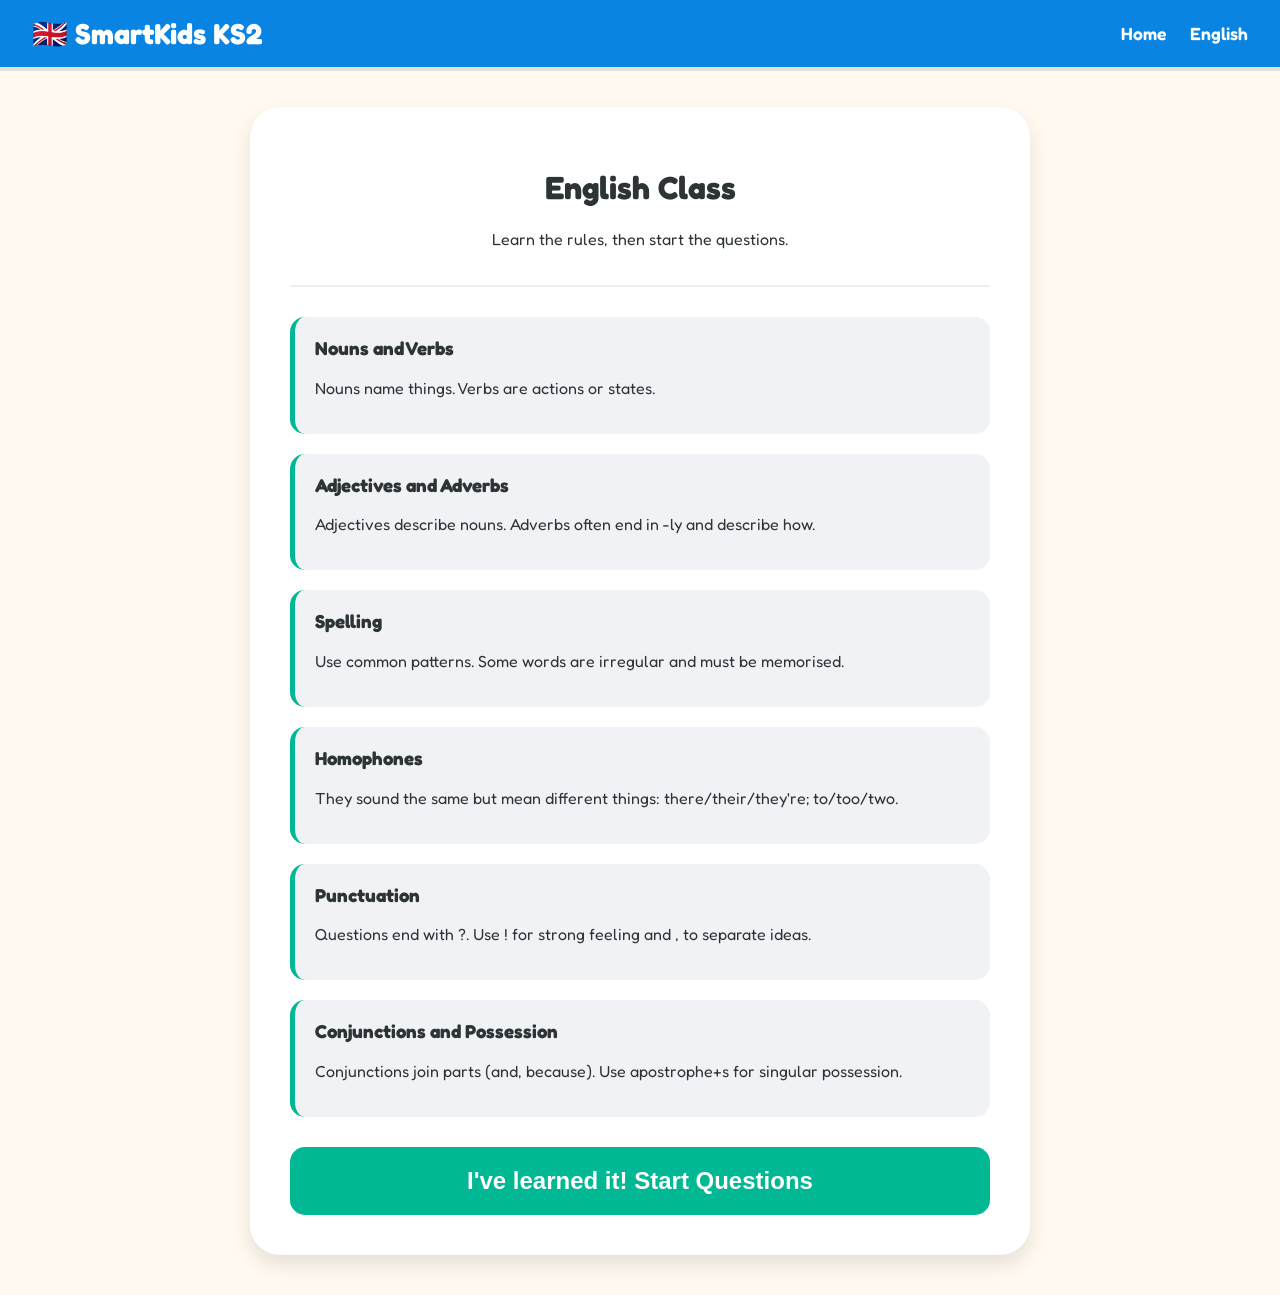
==== english.html @ 9d1cb2d1 "Initial commit: KS2 classes and quizzes" ====
<!DOCTYPE html>
<html lang="en">
<head>
    <meta charset="UTF-8">
    <title>English Practice - KS2</title>
    <link rel="stylesheet" href="styles.css">
    <link href="https://fonts.googleapis.com/css2?family=Fredoka:wght@400;600&display=swap" rel="stylesheet">
</head>
<body class="english-theme">
    <header>
        <div class="logo">🇬🇧 SmartKids KS2</div>
        <nav>
            <a href="index.html">Home</a>
            <a href="english.html" class="active">English</a>
        </nav>
    </header>

    <main>
        <div id="learn-section" class="lesson-card">
            <div class="lesson-header">
                <h1>English Class</h1>
                <p>Learn the rules, then start the questions.</p>
            </div>
            <div class="lesson-content">
                <div class="fact-box">
                    <h3>Nouns and Verbs</h3>
                    <p>Nouns name things. Verbs are actions or states.</p>
                </div>
                <div class="fact-box">
                    <h3>Adjectives and Adverbs</h3>
                    <p>Adjectives describe nouns. Adverbs often end in -ly and describe how.</p>
                </div>
                <div class="fact-box">
                    <h3>Spelling</h3>
                    <p>Use common patterns. Some words are irregular and must be memorised.</p>
                </div>
                <div class="fact-box">
                    <h3>Homophones</h3>
                    <p>They sound the same but mean different things: there/their/they're; to/too/two.</p>
                </div>
                <div class="fact-box">
                    <h3>Punctuation</h3>
                    <p>Questions end with ?. Use ! for strong feeling and , to separate ideas.</p>
                </div>
                <div class="fact-box">
                    <h3>Conjunctions and Possession</h3>
                    <p>Conjunctions join parts (and, because). Use apostrophe+s for singular possession.</p>
                </div>
            </div>
            <button class="start-quiz-btn" onclick="startQuiz()">I've learned it! Start Questions</button>
        </div>

        <div id="quiz-section" class="game-area" style="display:none;">
            <div class="score-board">
                <span>Score: <span id="scoreDisplay">0</span></span>
                <span>Grammar & Spelling</span>
            </div>

            <div id="gameContent">
                <div id="tipBox" class="tip-box"></div>
                <h2 id="question" style="font-size: 2rem;">Loading...</h2>
                <div id="options" class="options-grid">
                    <!-- Buttons will appear here -->
                </div>
            </div>

            <div id="feedback" class="feedback"></div>
            
            <p style="margin-top:30px; font-size: 0.9rem; color: #888;">
                Aligned to UK National Curriculum (KS2)
            </p>
        </div>
    </main>

    <script>
        let currentScore = parseInt(localStorage.getItem('englishScore')) || 0;
        let currentQuestion = {};

        // Question Bank (KS2: Nouns, Verbs, Adjectives, Homophones, Spelling)
        const questions = [
            { q: "Which word is a NOUN?", tip: "A noun names a person, place or thing.", options: ["Run", "Happy", "Apple", "Quickly"], a: "Apple" },
            { q: "Which word is a VERB?", tip: "A verb is an action or being word.", options: ["Table", "Jump", "Blue", "Slowly"], a: "Jump" },
            { q: "Which word is an ADJECTIVE?", tip: "An adjective describes a noun.", options: ["Cat", "Sing", "Beautiful", "Tomorrow"], a: "Beautiful" },
            { q: "Choose the correct spelling:", tip: "Sound out the word and check common spelling patterns.", options: ["Becus", "Because", "Becuase", "Beacuse"], a: "Because" },
            { q: "Choose the correct spelling:", tip: "Double consonants are common after short vowels.", options: ["Necessary", "Neccessary", "Necesary", "Nesessary"], a: "Necessary" },
            { q: "Complete the sentence: <br> 'The cat sat on ___ mat.'", tip: "Use 'their' for possession; 'there' for place; 'they're' = they are.", options: ["their", "there", "they're", "their's"], a: "their" },
            { q: "Which is the plural of 'Child'?", tip: "Some plurals are irregular.", options: ["Childs", "Children", "Childrens", "Childes"], a: "Children" },
            { q: "Find the ADVERB:", tip: "An adverb often ends in -ly and describes how.", options: ["Loudly", "Loud", "Noise", "Shout"], a: "Loudly" },
            { q: "Which is a proper noun?", tip: "Proper nouns begin with a capital letter.", options: ["city", "london", "London", "town"], a: "London" },
            { q: "Past tense of 'Go':", tip: "Some verbs have irregular past tense forms.", options: ["Goed", "Gone", "Went", "Going"], a: "Went" },
            { q: "Choose the correct homophone: <br> 'We went ___ the park.'", tip: "'to' shows direction, 'too' means also, 'two' is the number.", options: ["to", "too", "two", "toe"], a: "to" },
            { q: "Choose the correct homophone: <br> 'That is ___ book.'", tip: "Use 'their' for possession.", options: ["their", "there", "they're", "theirs'"], a: "their" },
            { q: "Which needs a capital letter?", tip: "Days, places and names need capitals.", options: ["monday", "river thames", "london", "cat"], a: "london" },
            { q: "Which sentence is a QUESTION?", tip: "Questions usually end with a question mark.", options: ["The dog barked.", "Is it raining?", "I like cake.", "We played football."], a: "Is it raining?" },
            { q: "Pick the correct punctuation: <br> 'Stop ___' said Mum.", tip: "Exclamation marks show strong feeling.", options: [",", ".", "!", "?"], a: "!" },
            { q: "Which is a conjunction?", tip: "Conjunctions join words or clauses.", options: ["and", "happy", "quickly", "table"], a: "and" },
            { q: "Which shows possession correctly?", tip: "Use apostrophe + s for singular possession.", options: ["the dogs tail", "the dog's tail", "the dogs' tail", "the dog tail"], a: "the dog's tail" },
            { q: "Which word is a synonym of 'big'?", tip: "A synonym means the same or similar.", options: ["tiny", "large", "small", "little"], a: "large" },
            { q: "Which word is an antonym of 'hot'?", tip: "An antonym is an opposite.", options: ["warm", "spicy", "cold", "boiling"], a: "cold" },
            { q: "Past tense of 'See':", tip: "Think of common irregular pairs: go/went, see/saw.", options: ["Sees", "Seeing", "Saw", "Seen"], a: "Saw" },
            { q: "Which completes the sentence? <br> 'She ran ____ she was late.'", tip: "Conjunctions like 'because' give a reason.", options: ["because", "blue", "careful", "over"], a: "because" },
            { q: "Which sentence uses 'they're' correctly?", tip: "'they're' = 'they are'; 'their' shows possession; 'there' is place.", options: ["They're my friends.", "Their going home.", "There happy today.", "They're car is red."], a: "They're my friends." },
            { q: "Pick the correct spelling:", tip: "Use known spellings of months.", options: ["Febuary", "Febrary", "February", "Feburary"], a: "February" },
            { q: "Which is a fronted adverbial?", tip: "Fronted adverbials go at the start and are followed by a comma.", options: ["Quickly", "He ran quickly.", "After lunch, we went outside.", "Lunch"], a: "After lunch, we went outside." }
        ];

        updateScoreUI();

        function startQuiz() {
            const learn = document.getElementById('learn-section');
            const quiz = document.getElementById('quiz-section');
            if (learn) learn.style.display = 'none';
            if (quiz) quiz.style.display = 'block';
            generateQuestion();
        }

        function generateQuestion() {
            // Pick random question
            const index = Math.floor(Math.random() * questions.length);
            currentQuestion = questions[index];

            document.getElementById('question').innerHTML = currentQuestion.q;
            document.getElementById('tipBox').innerText = currentQuestion.tip || "Read carefully and think about the grammar rule.";
            
            const optionsDiv = document.getElementById('options');
            optionsDiv.innerHTML = "";

            // Shuffle options logic (optional, but keeping simple for now)
            // We just render them as is for simplicity, or could shuffle if needed.
            // Let's simple shuffle to make it replayable.
            let opts = [...currentQuestion.options];
            opts.sort(() => Math.random() - 0.5);

            opts.forEach(opt => {
                const btn = document.createElement('button');
                btn.className = 'option-btn';
                btn.innerText = opt;
                btn.onclick = () => checkAnswer(opt);
                optionsDiv.appendChild(btn);
            });
        }

        function checkAnswer(selected) {
            const feedback = document.getElementById('feedback');

            if (selected === currentQuestion.a) {
                currentScore += 10;
                feedback.innerText = "Correct! 🌟";
                feedback.className = "feedback correct";
                checkAwards(currentScore);
            } else {
                currentScore = Math.max(0, currentScore - 5);
                feedback.innerText = `Oops! The answer was: ${currentQuestion.a}`;
                feedback.className = "feedback wrong";
            }

            const qKey = 'englishQuestions';
            let qCount = parseInt(localStorage.getItem(qKey) || 0);
            qCount += 1;
            localStorage.setItem(qKey, qCount);
            if (qCount % 15 === 0) {
                alert(`🎖️ English Milestone: ${qCount} questions completed!`);
            }

            localStorage.setItem('englishScore', currentScore);
            updateScoreUI();
            reportProgress();
            
            // Disable buttons temporarily
            const btns = document.querySelectorAll('.option-btn');
            btns.forEach(b => b.disabled = true);

            setTimeout(() => {
                feedback.innerText = "";
                generateQuestion();
            }, 2000);
        }

        function updateScoreUI() {
            document.getElementById('scoreDisplay').innerText = currentScore;
        }

        function checkAwards(score) {
            if (score === 50) alert("🏆 New Award: Bronze Bookworm!");
            if (score === 100) alert("🏆 New Award: Silver Storyteller!");
            if (score === 200) alert("🏆 New Award: Gold Grammarian!");
        }

        async function reportProgress() {
            const sid = localStorage.getItem('studentId');
            if (!sid) return;
            const questionsCount = parseInt(localStorage.getItem('englishQuestions') || 0);
            try {
                await fetch('/api/progress', {
                    method: 'POST',
                    headers: {'Content-Type':'application/json'},
                    body: JSON.stringify({studentId: sid, subject: 'english', scoreTotal: currentScore, questionsCount})
                });
            } catch (e) {}
        }
    </script>
</body>
</html>
---- styles.css ----
:root {
    --bg-color: #FFF9F0;
    --text-color: #2D3436;
    --header-bg: #0984e3;      /* Royal Blue */
    --maths-color: #d63031;    /* Red */
    --english-color: #fdcb6e;  /* Yellow */
    --science-color: #00b894;  /* Green */
}

body {
    font-family: 'Fredoka', sans-serif;
    background-color: var(--bg-color);
    color: var(--text-color);
    margin: 0;
    padding: 0;
}

header {
    background-color: var(--header-bg);
    padding: 1rem 2rem;
    display: flex;
    justify-content: space-between;
    align-items: center;
    color: white;
    box-shadow: 0 4px 0 rgba(0,0,0,0.1);
}

.logo { font-size: 1.8rem; font-weight: bold; }

nav a {
    color: white;
    text-decoration: none;
    margin-left: 20px;
    font-weight: 600;
    font-size: 1.1rem;
}

main { max-width: 900px; margin: 0 auto; padding: 40px 20px; text-align: center; }

.awards-section {
    background: white;
    padding: 20px;
    border-radius: 20px;
    margin: 20px auto;
    max-width: 600px;
    border: 2px dashed #b2bec3;
}
.trophy-shelf { display: flex; justify-content: center; gap: 20px; min-height: 80px; align-items: center; }
.trophy { font-size: 2.5rem; text-align: center; font-size: 1rem; }

.subject-container { display: flex; justify-content: center; gap: 30px; flex-wrap: wrap; margin-top: 40px; }

.card {
    background: white;
    padding: 30px;
    width: 220px;
    border-radius: 20px;
    box-shadow: 0 5px 15px rgba(0,0,0,0.05);
    transition: transform 0.2s;
    border-bottom: 6px solid #ddd;
    cursor: pointer;
}
.card:hover { transform: translateY(-8px); }
.card.maths { border-color: var(--maths-color); }
.card.english { border-color: var(--english-color); }
.card.science { border-color: var(--science-color); }

.card button {
    margin-top: 15px;
    border: none;
    padding: 10px 20px;
    border-radius: 20px;
    font-weight: bold;
    color: white;
    cursor: pointer;
    width: 100%;
}
.card.maths button { background: var(--maths-color); }
.card.english button { background: var(--english-color); color: #333; }
.card.science button { background: var(--science-color); }

/* Game Area */
.game-area {
    background: white;
    padding: 40px;
    border-radius: 30px;
    max-width: 500px;
    margin: 0 auto;
    border: 4px solid var(--maths-color);
    box-shadow: 0 10px 20px rgba(0,0,0,0.05);
}

.score-board { display: flex; justify-content: space-between; font-weight: bold; margin-bottom: 15px; font-size: 1.2rem; }
#question { font-size: 3rem; margin: 30px 0; }
input { font-size: 2rem; padding: 10px; width: 150px; text-align: center; border-radius: 10px; border: 2px solid #ccc; font-family: inherit; }
.check-btn { width: 100%; padding: 15px; font-size: 1.3rem; background: var(--maths-color); color: white; border: none; border-radius: 15px; margin-top: 20px; cursor: pointer; }
.feedback { font-size: 1.5rem; margin-top: 20px; height: 30px; font-weight: bold; }
.correct { color: #00b894; }
.wrong { color: #d63031; }

/* Multiple Choice Grid */
.options-grid {
    display: grid;
    grid-template-columns: 1fr 1fr;
    gap: 15px;
    margin-top: 20px;
}
.option-btn {
    padding: 20px;
    font-size: 1.2rem;
    border: 3px solid #dfe6e9;
    background: white;
    border-radius: 15px;
    cursor: pointer;
    font-weight: bold;
    color: var(--text-color);
    transition: all 0.2s;
    font-family: inherit;
}
.option-btn:hover {
    background: #f1f2f6;
    border-color: #b2bec3;
    transform: translateY(-3px);
}
.option-btn:active {
    transform: translateY(2px);
}

/* Lesson Layouts */
.lesson-card {
    background: white;
    padding: 40px;
    border-radius: 30px;
    max-width: 700px;
    margin: 0 auto;
    box-shadow: 0 10px 20px rgba(0,0,0,0.1);
    text-align: left;
}

.lesson-header {
    text-align: center;
    margin-bottom: 30px;
    border-bottom: 2px solid #eee;
    padding-bottom: 20px;
}

.fact-box {
    background: #f1f2f6;
    padding: 20px;
    border-radius: 15px;
    margin-bottom: 20px;
    border-left: 5px solid var(--science-color);
}

.fact-box h3 { margin-top: 0; color: #2d3436; }
.highlight { font-weight: bold; padding: 2px 5px; border-radius: 5px; color: white; }
.highlight.red { background: #d63031; }
.highlight.orange { background: #e17055; }

.start-quiz-btn {
    display: block;
    width: 100%;
    padding: 20px;
    font-size: 1.5rem;
    background: var(--science-color);
    color: white;
    border: none;
    border-radius: 15px;
    cursor: pointer;
    font-weight: bold;
    margin-top: 30px;
    transition: transform 0.2s;
}
.start-quiz-btn:hover { transform: scale(1.02); }

/* Featured Lesson on Home */
.featured-section {
    margin: 40px auto;
    max-width: 800px;
    text-align: left;
}
.featured-card {
    background: linear-gradient(135deg, #6c5ce7, #a29bfe);
    color: white;
    padding: 30px;
    border-radius: 25px;
    display: flex;
    align-items: center;
    justify-content: space-between;
    box-shadow: 0 10px 20px rgba(108, 92, 231, 0.3);
    cursor: pointer;
    text-decoration: none;
    transition: transform 0.3s;
}
.featured-card:hover { transform: translateY(-5px); }
.featured-text h2 { margin: 0 0 10px 0; font-size: 2rem; }
.featured-text p { margin: 0; font-size: 1.1rem; opacity: 0.9; }
.featured-icon { font-size: 4rem; }

/* Lesson Images */
.lesson-img {
    width: 100%;
    max-height: 250px;
    object-fit: cover;
    border-radius: 10px;
    margin-top: 15px;
    box-shadow: 0 4px 8px rgba(0,0,0,0.1);
}

.quiz-image {
    max-width: 100%;
    max-height: 250px;
    border-radius: 15px;
    box-shadow: 0 5px 15px rgba(0,0,0,0.15);
    border: 3px solid white;
}

.tip-box {
    background: #e8f5fd;
    border: 2px solid #81d4fa;
    color: #2d3436;
    padding: 14px;
    border-radius: 12px;
    font-size: 1rem;
    margin-bottom: 15px;
}
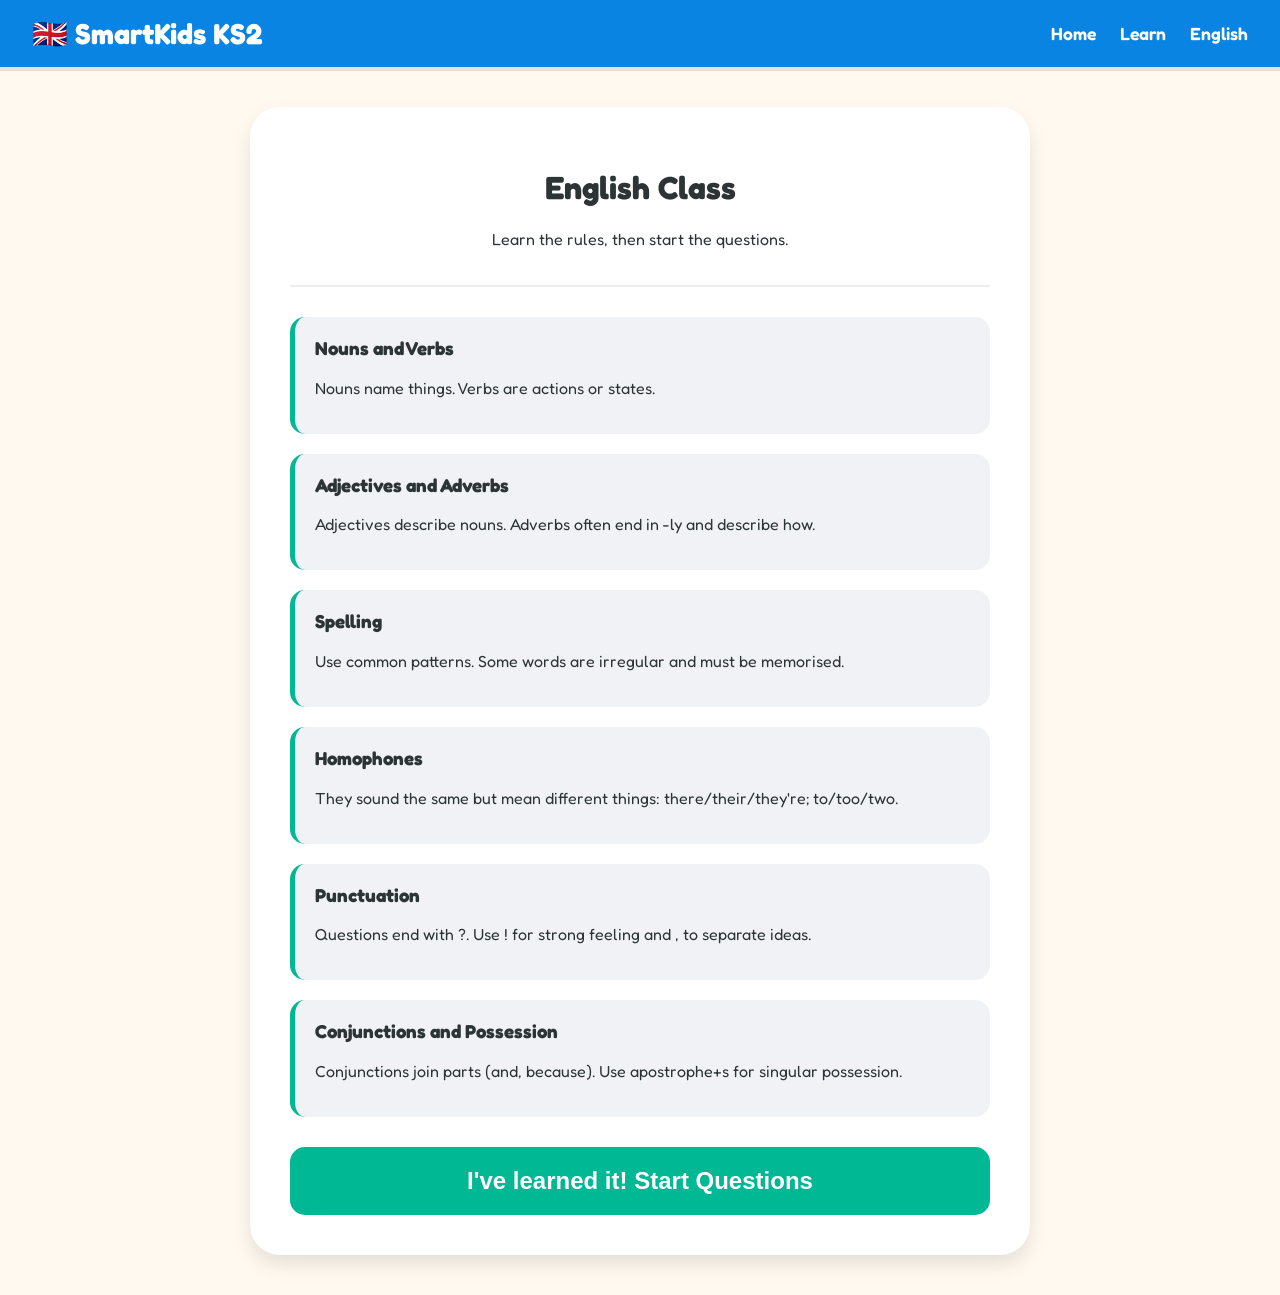
==== commit 88420094: "feat(rockets): add Thrust Lab, Build-a-Rocket activity, Rockets badge, more SVGs and nav links" ====
--- a/english.html
+++ b/english.html
@@ -11,6 +11,7 @@
         <div class="logo">🇬🇧 SmartKids KS2</div>
         <nav>
             <a href="index.html">Home</a>
+            <a href="learn.html">Learn</a>
             <a href="english.html" class="active">English</a>
         </nav>
     </header>
@@ -73,6 +74,7 @@
     </main>
 
     <script>
+        const apiBase = location.hostname.endsWith('github.io') ? (localStorage.getItem('apiBase') || 'https://schooltrae-backend.onrender.com') : '';
         let currentScore = parseInt(localStorage.getItem('englishScore')) || 0;
         let currentQuestion = {};
 
@@ -191,7 +193,7 @@
             if (!sid) return;
             const questionsCount = parseInt(localStorage.getItem('englishQuestions') || 0);
             try {
-                await fetch('/api/progress', {
+                await fetch((apiBase || '') + '/api/progress', {
                     method: 'POST',
                     headers: {'Content-Type':'application/json'},
                     body: JSON.stringify({studentId: sid, subject: 'english', scoreTotal: currentScore, questionsCount})
